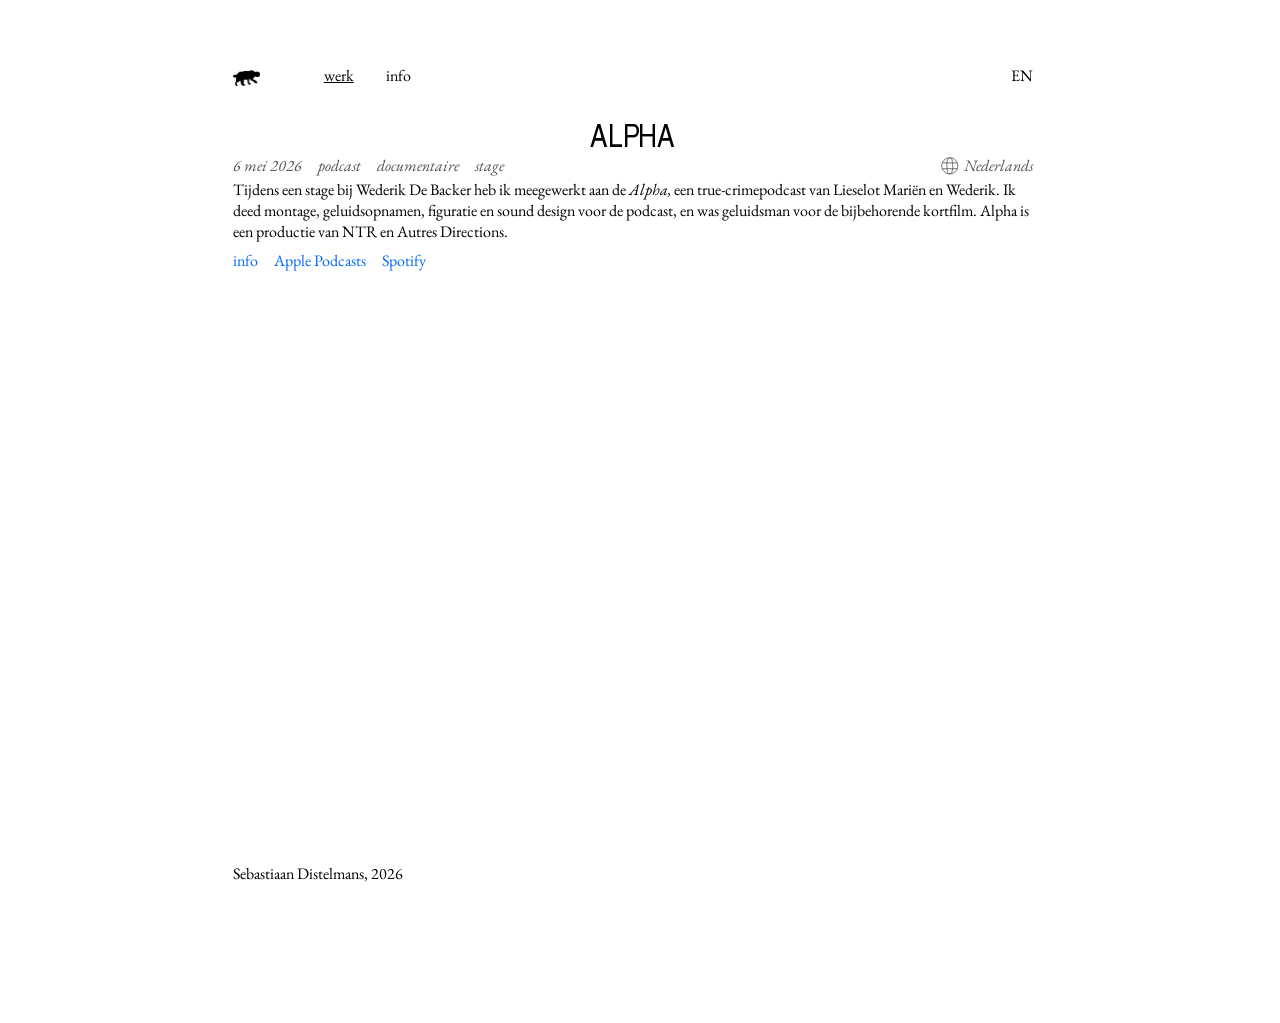
==== werk/alpha/index.html @ 4d9dd03c "page per post" ====
<!DOCTYPE html>
<html lang="nl">
<head>
  <meta charset="utf-8">
  <meta name="viewport" content="width=device-width, initial-scale=1">
  <title>Alpha – Sebastiaan Distelmans</title>
  <meta name="description" content="Tijdens een stage bij Wederik De Backer heb ik meegewerkt aan de Alpha, een true-crimepodcast van Lieselot Mariën en Wederik. Ik deed montage, geluidsopnamen, figuratie en sound design voor de podcast">
  <link rel="canonical" href="https://www.sebastiaandistelmans.be/werk/alpha/">
  <meta property="og:type" content="article">
  <meta property="og:locale" content="nl_BE">
  <meta property="og:site_name" content="Sebastiaan Distelmans">
  <meta property="og:title" content="Alpha">
  <meta property="og:description" content="Tijdens een stage bij Wederik De Backer heb ik meegewerkt aan de Alpha, een true-crimepodcast van Lieselot Mariën en Wederik. Ik deed montage, geluidsopnamen, figuratie en sound design voor de podcast">
  <meta property="og:url" content="https://www.sebastiaandistelmans.be/werk/alpha/">
  <meta property="og:image" content="https://www.sebastiaandistelmans.be/images/og-image.jpg">
  <meta name="twitter:card" content="summary_large_image">
  <meta name="theme-color" content="#fff7ba">
  <link rel="stylesheet" href="/styles.css">
  <link rel="apple-touch-icon" sizes="180x180" href="/images/favicon/apple-touch-icon.png">
  <link rel="icon" type="image/png" sizes="32x32" href="/images/favicon/favicon-32x32.png">
  <link rel="icon" type="image/png" sizes="16x16" href="/images/favicon/favicon-16x16.png">
  <link rel="manifest" href="/site.webmanifest">
</head>
<body>
  <div class="content">
    <nav class="navigation-container">
      <button class="nav-button" data-tab="home"><img src="/images/hond-verylowreso.png" class="nav-icon"></button>
      <button class="nav-button active" data-tab="werk">
        <p class="p" data-nl="werk" data-en="work">werk</p>
      </button>
      <button class="nav-button" data-tab="info">
        <p>info</p>
      </button>
      <button class="language-button" onclick="toggleLang()">
        <p class="p" data-nl="EN" data-en="NL">english</p>
      </button>
    </nav>
    <div class="page-container">
      <div data-lang="nl"><div class="post-container">
  <div class="post-toptext">
    <h1 class="post-title">Alpha</h1>
    <div class="props-and-lang">
      <span class="post-properties"><span><p>6 mei 2026</p></span><span><p>podcast</p></span><span><p>documentaire</p></span><span><p>stage</p></span></span>
      <span class="lang-placed"><div class="post-language"><div class="language-icon"><svg width="1.1rem" height="1.1rem" viewBox="0 0 24 24" xmlns="http://www.w3.org/2000/svg"><path fill="none" stroke-width="0.07rem" d="M12,23 C18.0751322,23 23,18.0751322 23,12 C23,5.92486775 18.0751322,1 12,1 C5.92486775,1 1,5.92486775 1,12 C1,18.0751322 5.92486775,23 12,23 Z M12,23 C15,23 16,18 16,12 C16,6 15,1 12,1 C9,1 8,6 8,12 C8,18 9,23 12,23 Z M2,16 L22,16 M2,8 L22,8"/></svg></div><i><span><p>Nederlands</p></span></i></div></span>
    </div>
    <div class="post-more-info">
      <p>Tijdens een stage bij Wederik De Backer heb ik meegewerkt aan de <i>Alpha,</i> een true-crimepodcast van Lieselot Mariën en Wederik. Ik deed montage, geluidsopnamen, figuratie en sound design voor de podcast, en was geluidsman voor de bijbehorende kortfilm. Alpha is een productie van NTR en Autres Directions.</p>
      <div class="post-cred-link-container">
        
        
        <div class="post-links"><a href="https://www.autresdirections.nl/projecten/podcast-alpha-portretteert-undercoveragenten" target="_blank" rel="noopener"><p>info</p></a><a href="https://podcasts.apple.com/be/podcast/alpha/id1895258139" target="_blank" rel="noopener"><p>Apple Podcasts</p></a><a href="https://open.spotify.com/show/6gPHtIoIKecP74AtiEQ2s5?si=4bb3438399cf490e" target="_blank" rel="noopener"><p>Spotify</p></a></div>
      </div>
    </div>
  </div>
  
</div></div>
      <div data-lang="en" hidden><div class="post-container">
  <div class="post-toptext">
    <h1 class="post-title">Alpha</h1>
    <div class="props-and-lang">
      <span class="post-properties"><span><p>6 May 2026</p></span><span><p>podcast,</p></span><span><p>documentary,</p></span><span><p>internship</p></span></span>
      <span class="lang-placed"><div class="post-language"><div class="language-icon"><svg width="1.1rem" height="1.1rem" viewBox="0 0 24 24" xmlns="http://www.w3.org/2000/svg"><path fill="none" stroke-width="0.07rem" d="M12,23 C18.0751322,23 23,18.0751322 23,12 C23,5.92486775 18.0751322,1 12,1 C5.92486775,1 1,5.92486775 1,12 C1,18.0751322 5.92486775,23 12,23 Z M12,23 C15,23 16,18 16,12 C16,6 15,1 12,1 C9,1 8,6 8,12 C8,18 9,23 12,23 Z M2,16 L22,16 M2,8 L22,8"/></svg></div><i><span><p>Dutch</p></span></i></div></span>
    </div>
    <div class="post-more-info">
      <p>During an internship with Wederik De Backer, I worked on <i>Alpha,</i> a true-crime podcast by Lieselot Mariën and Wederik. I did editing, sound recording, background acting, and sound design for the podcast, and served as sound engineer for the accompanying short film. <i>Alpha,</i> is a production of NTR and Autres Directions.</p>
      <div class="post-cred-link-container">
        
        
        <div class="post-links"><a href="https://www.autresdirections.nl/projecten/podcast-alpha-portretteert-undercoveragenten" target="_blank" rel="noopener"><p>info</p></a><a href="https://podcasts.apple.com/be/podcast/alpha/id1895258139" target="_blank" rel="noopener"><p>Apple Podcasts</p></a><a href="https://open.spotify.com/show/6gPHtIoIKecP74AtiEQ2s5?si=4bb3438399cf490e" target="_blank" rel="noopener"><p>Spotify</p></a></div>
      </div>
    </div>
  </div>
  
</div></div>
    </div>
    <div class="footer"><p>Sebastiaan Distelmans, 2026</p></div>
  </div>
  <script>
    const titles = { nl: "Alpha", en: "Alpha" };
    let lang = "nl";
    try { lang = localStorage.getItem("lang") || "nl"; } catch (e) {}
    function apply() {
      document.documentElement.lang = lang;
      document.title = titles[lang] + " – Sebastiaan Distelmans";
      document.querySelectorAll("[data-lang]").forEach(el => { el.hidden = el.dataset.lang !== lang; });
      document.querySelectorAll("[data-en]").forEach(el => { el.textContent = lang === "en" ? el.dataset.en : el.dataset.nl; });
    }
    function toggleLang() {
      lang = lang === "nl" ? "en" : "nl";
      try { localStorage.setItem("lang", lang); } catch (e) {}
      apply();
    }
    apply();
    document.querySelectorAll("[data-tab]").forEach(btn => {
      btn.addEventListener("click", () => { location.href = "/#" + btn.dataset.tab; });
    });
  </script>
</body>
</html>
---- styles.css ----
/* Fonts */
@font-face {
  font-family: 'EB Garamond';
  src: url('fonts/EBGaramond-VariableFont_wght.ttf') format('truetype');
  font-weight: 400 800;
  font-style: normal;
  font-display: swap;
}

@font-face {
  font-family: 'EB Garamond';
  src: url('fonts/EBGaramond-Italic-VariableFont_wght.ttf') format('truetype');
  font-weight: 400 800;
  font-style: italic;
  font-display: swap;
}

@font-face {
  font-family: 'XanhMono';
  src: url('fonts/XanhMono-Regular.ttf') format('truetype');
  font-weight: 400;
  font-style: normal;
  font-display: swap;
}

@font-face {
  font-family: 'XanhMono';
  src: url('fonts/XanhMono-Italic.ttf') format('truetype');
  font-weight: 400;
  font-style: italic;
  font-display: swap;
}

@font-face {
  font-family: 'LibreFranklin';
  src: url('fonts/LibreFranklin-VariableFont_wght.ttf') format('truetype');
  font-weight: 100 900;
  font-style: normal;
  font-display: swap;
}

@font-face {
  font-family: 'LibreFranklin';
  src: url('fonts/LibreFranklin-Italic-VariableFont_wght.ttf') format('truetype');
  font-weight: 100 900;
  font-style: italic;
  font-display: swap;
}

/* NIMBUS SANS */

@font-face {
  font-family: 'NimbusSans';
  src: url('fonts/nimbus/NimbusSans-Regular.woff');
  font-style: normal;
  font-weight: 400;
  font-width: normal;
  font-display: swap;
}

@font-face {
  font-family: 'NimbusSans';
  src: url('fonts/nimbus/NimbusSans-Bold.woff');
  font-style: normal;
  font-weight: 700;
  font-width: normal;
  font-display: swap;
}

@font-face {
  font-family: 'NimbusSans';
  src: url('fonts/nimbus/NimbusSans-Italic.woff');
  font-style: italic;
  font-weight: 400;
  font-width: normal;
  font-display: swap;
}

@font-face {
  font-family: 'NimbusSans';
  src: url('fonts/nimbus/NimbusSans-BoldItalic.woff');
  font-style: italic;
  font-weight: 700;
  font-width: normal;
  font-display: swap;
}

/* NIMBUS NARROW */

@font-face {
  font-family: 'NimbusSans';
  src: url('fonts/nimbus/NimbusSansNarrow-Regular.woff');
  font-style: normal;
  font-weight: 400;
  font-width: condensed;
  font-display: swap;
}

@font-face {
  font-family: 'NimbusSans';
  src: url('fonts/nimbus/NimbusSansNarrow-Bold.woff');
  font-style: normal;
  font-weight: 700;
  font-width: condensed;
  font-display: swap;
}

@font-face {
  font-family: 'NimbusSans';
  src: url('fonts/nimbus/NimbusSansNarrow-Oblique.woff');
  font-style: italic;
  font-weight: 400;
  font-width: condensed;
  font-display: swap;
}

@font-face {
  font-family: 'NimbusSans';
  src: url('fonts/nimbus/NimbusSansNarrow-BoldOblique.woff');
  font-style: italic;
  font-weight: 700;
  font-width: condensed;
  font-display: swap;
}

/* Reset */
*,
*::before,
*::after {
  box-sizing: border-box;
  margin: 0;
  padding: 0;
}

/* Variables */
:root {
  --color-text: #000000;
  --color-weak: #535353;
  --color-bg: #ffffff;
  --color-link: #0066ff;
  --bodytext-size: 1rem;
  --sans-size: 0.9rem;
  --text-width: 50rem;
  --weight-reg: 400;
  --weight-bold: 700;
  --glow-color: #ff9100;

}

/* Base styles */
body {
  /* font-family: 'EB Garamond', Georgia, 'Times New Roman', Times, serif; */
  /* font-family: 'XanhMono', 'Courier New', Courier, monospace; */
  /* font-family: 'LibreFranklin'; */
  /* font-family: 'Courier New', Courier, monospace; */
  /* line-height: 1.5; */
  color: var(--color-text);
  background: var(--color-bg);
  margin: 2rem;
  padding-bottom: 40rem;
  font-weight: var(--weight-reg);
  /* letter-spacing: -0.05rem; */
  /* max-width: var(--text-width); */
  /* text-shadow: 0 0 3rem var(--glow-color); */

}

p {
  font-family: 'EB Garamond';
  font-size: var(--bodytext-size);
}

h1,
h2,
li,
sub {
  font-family: 'NimbusSans', Helvetica, sans-serif;
  letter-spacing: -0.01rem;
}

h2,
li {
  font-size: var(--sans-size);
  line-height: 1.2rem;
}

b {
  font-weight: var(--weight-bold);
}

h1 {
  font-size: 2rem;
  line-height: 2.3rem;
  text-transform: uppercase;
  font-weight: 400;
  font-width: condensed;
  text-align: center;
}

h2 {
  font-weight: 600;
  margin-bottom: 0;
}


/* p {
  text-align: justify;
} */
@media (max-width: 45rem) {
  p {
    text-align: justify;
  }

}

.facturatie-geg {
  color: var(--color-text);
  margin-top: var(--bodytext-size);
}

img {
  max-width: 100%;
  display: block;
}

a {
  color: var(--color-link);
  text-decoration: none;
}

.email-address {
  color: inherit;
}


/* Navigation */
.navigation-container {
  display: flex;
  align-items: center;
  gap: 2rem;
  position: sticky;
  top: 0;
  z-index: 10;
  padding: 2rem 0 1rem;
  margin-bottom: 1rem;
}

.nav-button,
.language-button {
  all: unset;
  font-size: var(--bodytext-size);
  max-width: var(--text-width);
  cursor: pointer;
}

.nav-button:hover,
.nav-button.active,
a:hover,
.language-button:hover,
.language-button.active {
  text-decoration: underline;
}

.language-button {
  /* font-style: italic; */
  margin-left: auto;
  /* color: var(--color-link); */
}


.portrait-img {
  /* max-width: 15rem; */
  max-width: min(45rem, 100%);
  /* margin: auto; */
  margin-top: var(--bodytext-size);
}

sub {
  color: var(--color-weak);
}

/* Layout */
html {
  scrollbar-gutter: stable;
  -webkit-text-size-adjust: 100%;
  text-size-adjust: 100%;
}

.content {
  max-width: 50rem;

  margin: auto;
}

.tab[hidden] {
  display: none;
}

.body-text-container {
  max-width: var(--text-width);
}

.post-cast,
.post-crew {
  list-style: none;
  margin-top: 0rem;
  font-size: var(--sans-size);

}

/* Credits: narrow screens, plain left-aligned "role - name" */
.post-cast .dash,
.post-crew .dash {
  margin: 0 0.3em;
}

/* Wide screens: dashes line up on the left margin of the post text,
   roles hang out to the left of it */
@media (min-width: 90rem) {
  .post-cast li,
  .post-crew li {
    position: relative;
  }

  .post-cast .role,
  .post-crew .role {
    position: absolute;
    right: 100%;
    margin-right: 0.3em;
    text-align: right;
    white-space: nowrap;
  }

  .post-cast .dash,
  .post-crew .dash {
    margin: 0 0.3em 0 0;
  }
}



.post-cast .name,
.post-crew .name {
  /* color: var(--color-weak); */
  /* font-style: italic; */
  /* font-weight: var(--weight-bold); */
}

.post-cast .role,
.post-crew .role {
  /* color: var(--color-weak); */
  font-width: condensed;
  text-transform: uppercase;
  /* font-style: italic; */
  /* font-weight: var(--weight-bold); */
}

.post-credits {
  margin-top: 0.5rem;
}

.post-credits summary {
  font-size: var(--bodytext-size);
  cursor: pointer;
  list-style: none;
}

.post-credits summary p {
  display: inline;
}

.post-cred-link-container {
  max-width: 32rem;
}

.post-credits summary::-webkit-details-marker {
  display: none;
}

.post-credits summary::before {
  content: "+ ";
}

.post-credits[open] summary::before {
  content: "– ";
}

.post-credits summary:hover {
  text-decoration: underline;
}

.nav-icon {
  max-height: var(--bodytext-size);
  margin-top: 0.4rem;
  margin-right: 2rem;
}

/* PORTFOLIO POSTS */
.post-container {
  max-width: var(--text-width);
  margin-bottom: 5rem;
}

.post-title a { 
  color: inherit; 
}

.post-properties {
  display: flex;
  flex-wrap: wrap;
  gap: 0 1rem;
  color: var(--color-weak);
  /* margin-top: -0.5rem; */
  /* margin-bottom: 0.5rem; */
  font-style: italic;
}

.post-language {
  display: flex;
  gap: 0 0.3rem;
  /* margin-top: 0.6rem; */
  color: var(--color-weak);
}

.language-icon svg {
  stroke: var(--color-weak);
  margin-top: 0.14rem;
}

.props-and-lang {
  display: flex;
}

.lang-placed {
  margin-left: auto;
}

.post-links {
  display: flex;
  flex-wrap: wrap;
  gap: 0 1rem;
  margin-top: 0.5rem;
  /* letter-spacing: -0.07rem; */
  /* text-transform: uppercase; */
  /* font-style: italic; */
  /* font-weight: var(--weight-bold); */
  font-width: condensed;

}

.footer {
  position: fixed;
  bottom: 1rem;
  /* background-color: var(--color-bg); */
}
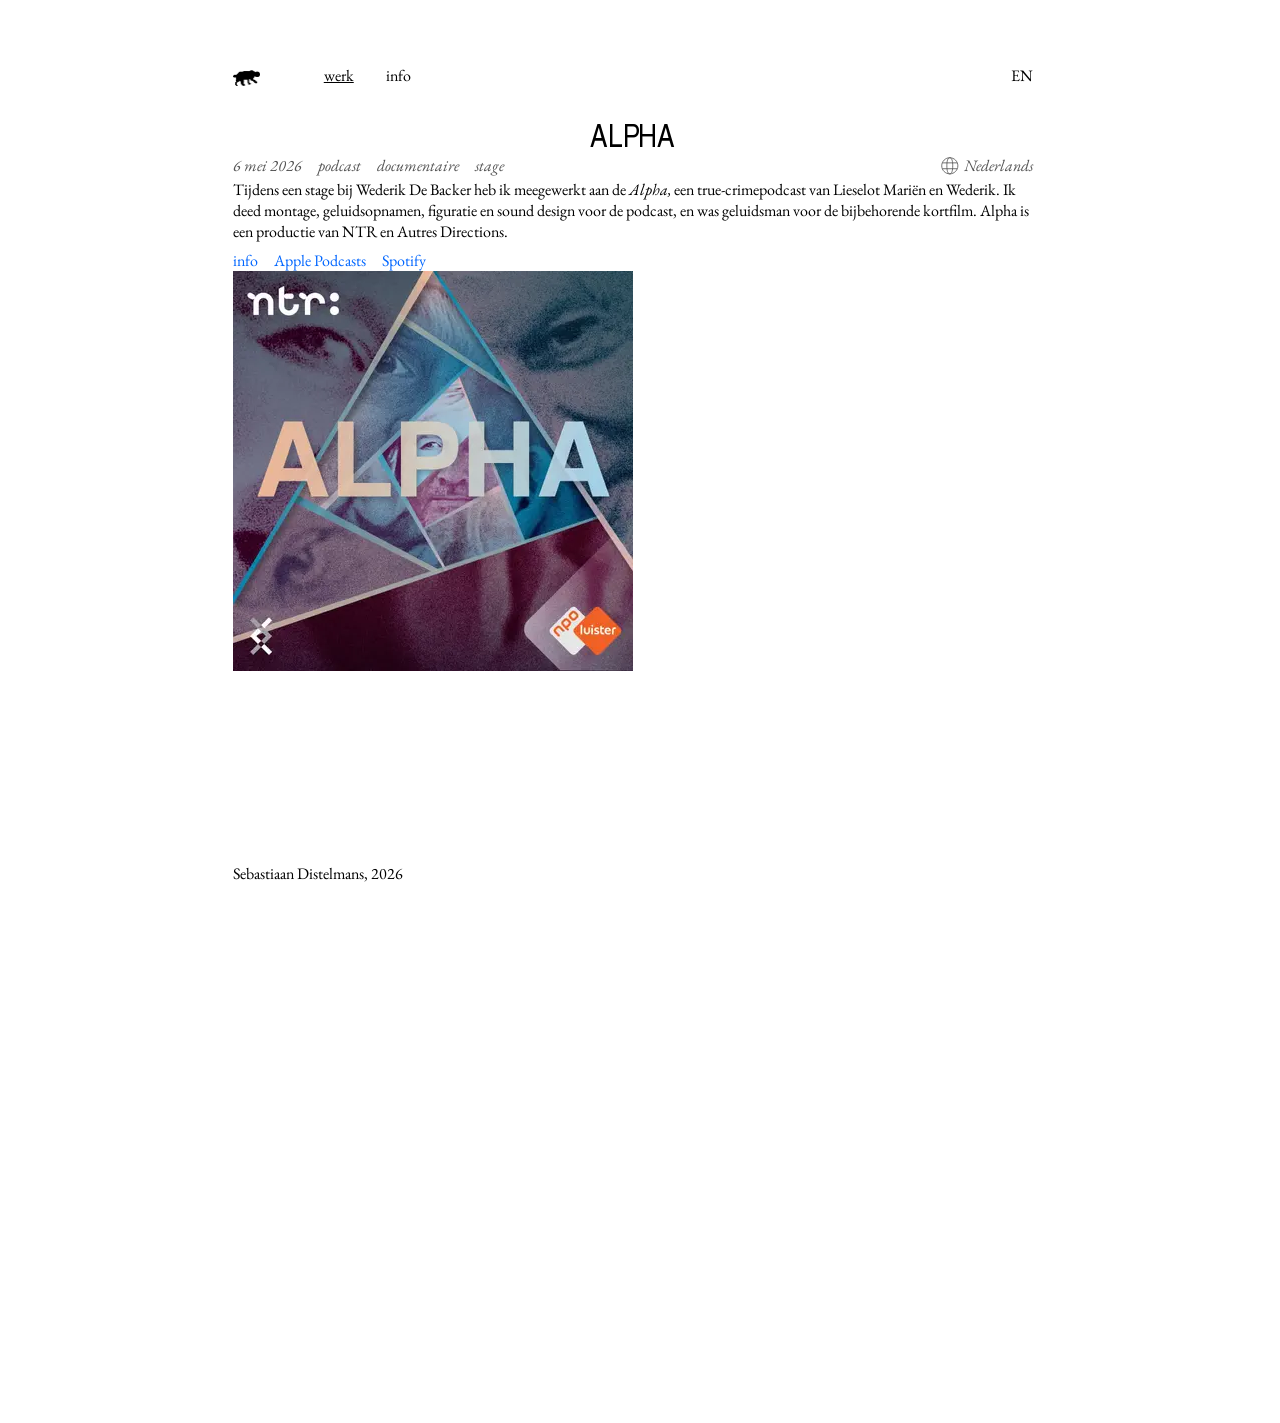
==== commit eff2eee4: "some more images" ====
--- a/werk/alpha/index.html
+++ b/werk/alpha/index.html
@@ -12,7 +12,7 @@
   <meta property="og:title" content="Alpha">
   <meta property="og:description" content="Tijdens een stage bij Wederik De Backer heb ik meegewerkt aan de Alpha, een true-crimepodcast van Lieselot Mariën en Wederik. Ik deed montage, geluidsopnamen, figuratie en sound design voor de podcast">
   <meta property="og:url" content="https://www.sebastiaandistelmans.be/werk/alpha/">
-  <meta property="og:image" content="https://www.sebastiaandistelmans.be/images/og-image.jpg">
+  <meta property="og:image" content="https://www.sebastiaandistelmans.be/images/posts/alpha.png">
   <meta name="twitter:card" content="summary_large_image">
   <meta name="theme-color" content="#fff7ba">
   <link rel="stylesheet" href="/styles.css">
@@ -52,13 +52,13 @@
       </div>
     </div>
   </div>
-  
+  <img src="/images/posts/alpha.png" alt="alpha thumbnail">
 </div></div>
       <div data-lang="en" hidden><div class="post-container">
   <div class="post-toptext">
     <h1 class="post-title">Alpha</h1>
     <div class="props-and-lang">
-      <span class="post-properties"><span><p>6 May 2026</p></span><span><p>podcast,</p></span><span><p>documentary,</p></span><span><p>internship</p></span></span>
+      <span class="post-properties"><span><p>6 May 2026</p></span><span><p>podcast</p></span><span><p>documentary</p></span><span><p>internship</p></span></span>
       <span class="lang-placed"><div class="post-language"><div class="language-icon"><svg width="1.1rem" height="1.1rem" viewBox="0 0 24 24" xmlns="http://www.w3.org/2000/svg"><path fill="none" stroke-width="0.07rem" d="M12,23 C18.0751322,23 23,18.0751322 23,12 C23,5.92486775 18.0751322,1 12,1 C5.92486775,1 1,5.92486775 1,12 C1,18.0751322 5.92486775,23 12,23 Z M12,23 C15,23 16,18 16,12 C16,6 15,1 12,1 C9,1 8,6 8,12 C8,18 9,23 12,23 Z M2,16 L22,16 M2,8 L22,8"/></svg></div><i><span><p>Dutch</p></span></i></div></span>
     </div>
     <div class="post-more-info">
@@ -70,7 +70,7 @@
       </div>
     </div>
   </div>
-  
+  <img src="/images/posts/alpha.png" alt="alpha thumbnail">
 </div></div>
     </div>
     <div class="footer"><p>Sebastiaan Distelmans, 2026</p></div>
--- a/styles.css
+++ b/styles.css
@@ -206,7 +206,7 @@
 /* p {
   text-align: justify;
 } */
-@media (max-width: 45rem) {
+@media (max-width: 70rem) {
   p {
     text-align: justify;
   }
@@ -215,7 +215,7 @@
 
 .facturatie-geg {
   color: var(--color-text);
-  margin-top: var(--bodytext-size);
+  /* margin-top: var(--bodytext-size); */
 }
 
 img {
@@ -316,7 +316,8 @@
 
 /* Wide screens: dashes line up on the left margin of the post text,
    roles hang out to the left of it */
-@media (min-width: 90rem) {
+@media (min-width: 70rem) {
+
   .post-cast li,
   .post-crew li {
     position: relative;
@@ -395,14 +396,41 @@
   margin-right: 2rem;
 }
 
+/* Home button: stack both icons in the same spot, swap on hover */
+.nav-home {
+  display: grid;
+  /* needed because .nav-button uses `all: unset` */
+}
+
+.nav-home .nav-icon {
+  grid-area: 1 / 1;
+  /* both images occupy the same cell */
+  justify-self: start;
+  transition: opacity 0.15s ease;
+}
+
+.nav-home .nav-icon-hover {
+  opacity: 0;
+}
+
+.nav-home:hover .nav-icon-default,
+.nav-home:focus-visible .nav-icon-default {
+  opacity: 0;
+}
+
+.nav-home:hover .nav-icon-hover,
+.nav-home:focus-visible .nav-icon-hover {
+  opacity: 1;
+}
+
 /* PORTFOLIO POSTS */
 .post-container {
   max-width: var(--text-width);
   margin-bottom: 5rem;
 }
 
-.post-title a { 
-  color: inherit; 
+.post-title a {
+  color: inherit;
 }
 
 .post-properties {
@@ -448,6 +476,46 @@
 
 }
 
+/* Thumbnail floated left of the info text, text wraps around it */
+.post-more-info {
+  display: flow-root;   /* contains the float so it can't spill into the next post */
+}
+
+/* Thumbnail + info row */
+.post-info-row {
+  display: flow-root;   /* narrow screens: contains the float */
+}
+
+.post-thumb {
+  float: left;          /* narrow screens: text wraps around it */
+  width: auto;
+  height: 3.7rem;
+  margin: 0.3rem 0.5rem 0 0;
+}
+
+/* Wide screens: thumb hangs in the left margin, content stays centered */
+
+@media (min-width: 70rem) {
+  .post-more-info {
+    position: relative;
+  }
+
+  .post-thumb {
+    position: absolute;
+    top: 0.3rem;
+    left: 0;
+    transform: translateX(calc(-100% - 0.75rem));
+    float: none;
+    width: auto;
+    height: 3.6rem;
+    max-width: none;
+    margin: 0;
+  }
+}
+
+
+
+
 .footer {
   position: fixed;
   bottom: 1rem;
